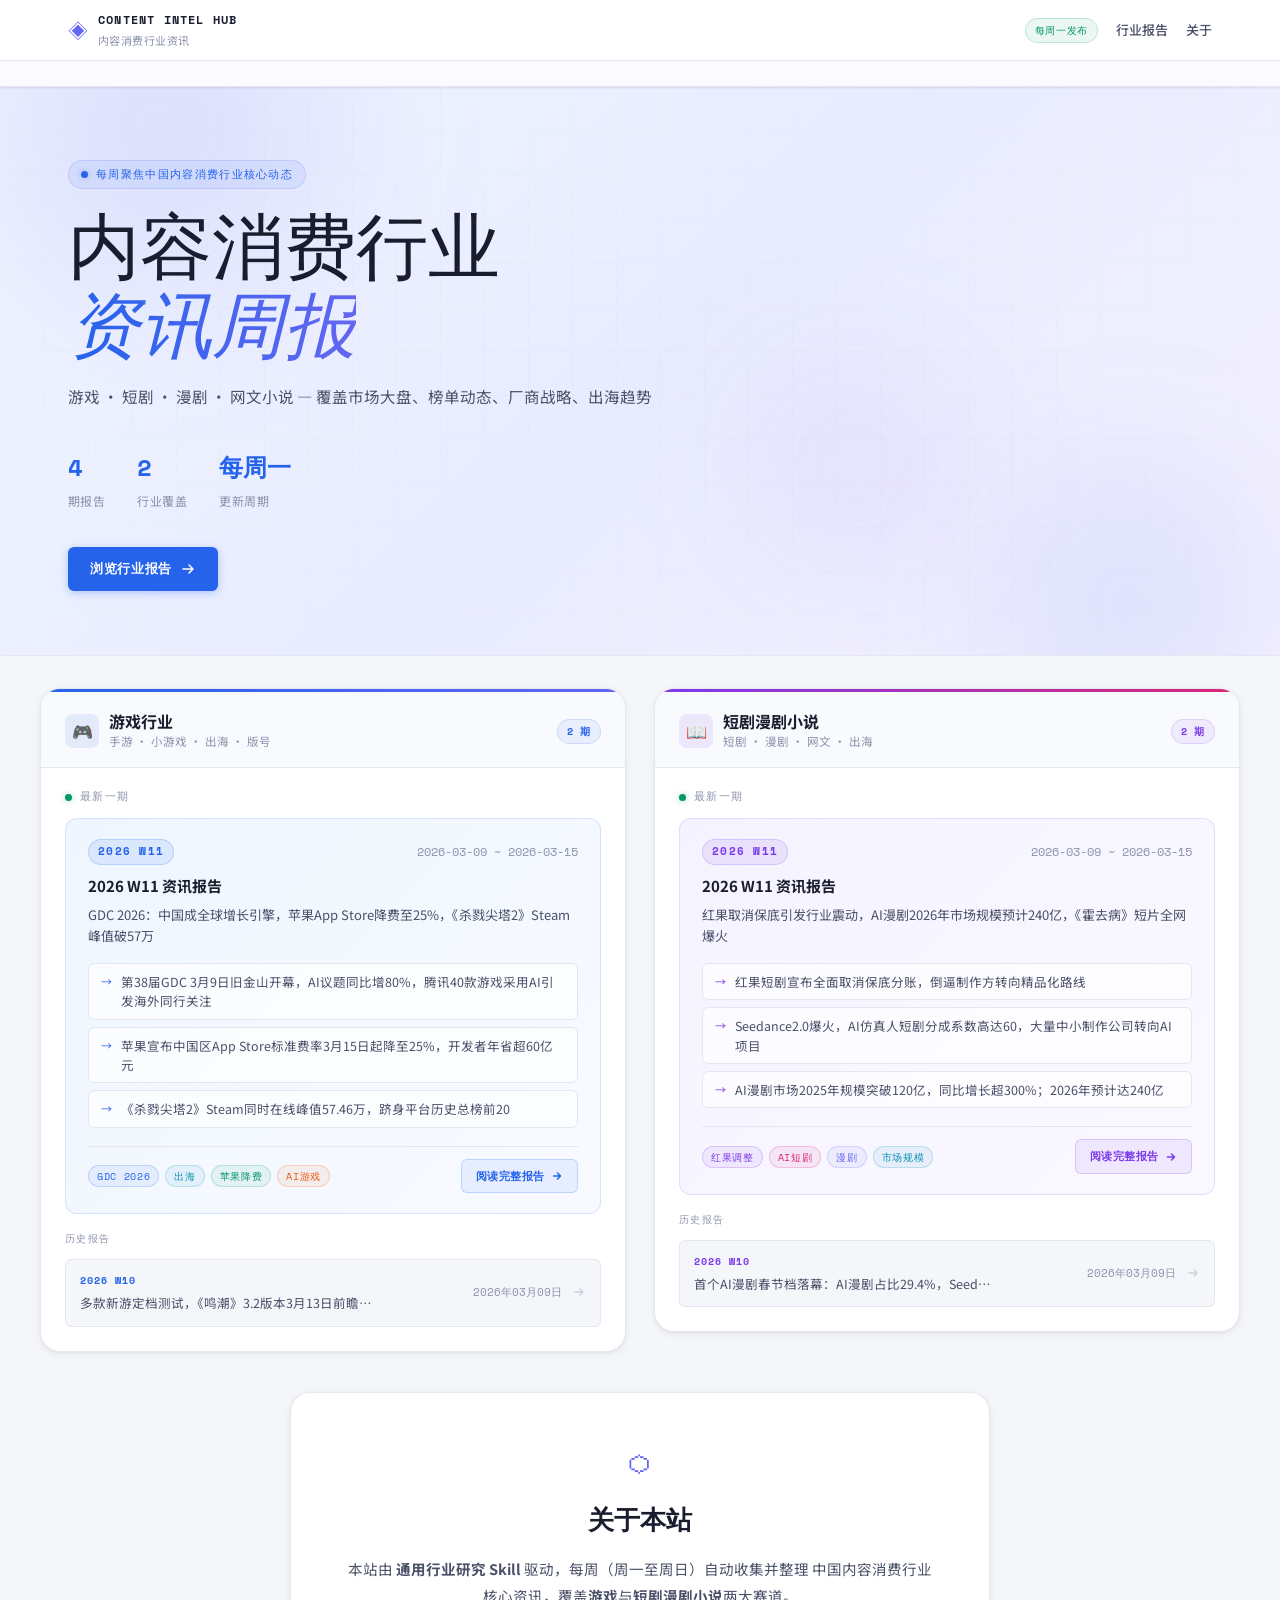
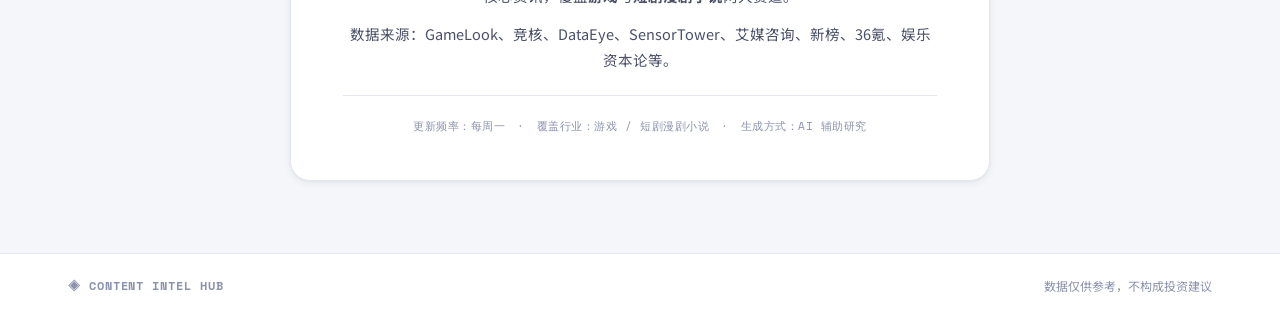
==== index.html @ 81b00356 "Add files via upload" ====
<!DOCTYPE html>
<html lang="zh-CN">
<head>
  <meta charset="UTF-8">
  <meta name="viewport" content="width=device-width, initial-scale=1.0">
  <title>内容消费行业资讯 | Content Intel Hub</title>
  <link rel="stylesheet" href="styles.css">
  <link rel="preconnect" href="https://fonts.googleapis.com">
  <link rel="preconnect" href="https://fonts.gstatic.com" crossorigin>
  <link href="https://fonts.googleapis.com/css2?family=Space+Mono:wght@400;700&family=Noto+Sans+SC:wght@300;400;500;700;900&family=DM+Serif+Display:ital@0;1&display=swap" rel="stylesheet">
</head>
<body class="index-page">

  <!-- ── HEADER ─────────────────────────────────────────────── -->
  <header class="site-header">
    <div class="header-inner container">
      <div class="logo-lockup">
        <span class="logo-icon">◈</span>
        <div class="logo-text">
          <span class="logo-en">CONTENT INTEL HUB</span>
          <span class="logo-cn">内容消费行业资讯</span>
        </div>
      </div>
      <nav class="header-nav">
        <span class="nav-badge">每周一发布</span>
        <a href="#industries" class="nav-link">行业报告</a>
        <a href="#about" class="nav-link">关于</a>
      </nav>
    </div>
    <!-- Ticker -->
    <div class="ticker-wrap">
      <div class="ticker-inner" id="ticker"></div>
    </div>
  </header>

  <!-- ── HERO ───────────────────────────────────────────────── -->
  <section class="hero">
    <div class="hero-bg-grid"></div>
    <div class="hero-orb hero-orb--1"></div>
    <div class="hero-orb hero-orb--2"></div>
    <div class="hero-orb hero-orb--3"></div>
    <div class="container hero-content">
      <div class="hero-kicker">
        <span class="dot dot--pulse"></span>
        每周聚焦中国内容消费行业核心动态
      </div>
      <h1 class="hero-title">
        内容消费行业<br>
        <em>资讯周报</em>
      </h1>
      <p class="hero-sub">游戏 · 短剧 · 漫剧 · 网文小说 — 覆盖市场大盘、榜单动态、厂商战略、出海趋势</p>
      <div class="hero-stats" id="hero-stats"></div>
      <a href="#industries" class="hero-cta">
        浏览行业报告
        <svg width="16" height="16" viewBox="0 0 16 16" fill="none">
          <path d="M3 8h10M9 4l4 4-4 4" stroke="currentColor" stroke-width="1.5" stroke-linecap="round" stroke-linejoin="round"/>
        </svg>
      </a>
    </div>
  </section>

  <!-- ── INDUSTRIES ─────────────────────────────────────────── -->
  <section class="industries-container container" id="industries">
    <div class="industries-grid">

      <!-- ── 游戏行业 Panel ── -->
      <div class="industry-panel" data-industry="game">
        <div class="panel-accent-bar"></div>
        <div class="panel-header">
          <div class="panel-title-group">
            <div class="panel-industry-icon">🎮</div>
            <div>
              <div class="panel-title">游戏行业</div>
              <div class="panel-subtitle">手游 · 小游戏 · 出海 · 版号</div>
            </div>
          </div>
          <span class="panel-count-badge" id="game-count-badge">-- 期</span>
        </div>

        <!-- 最新一期 -->
        <div class="panel-latest">
          <div class="section-eyebrow" style="margin-bottom:12px">
            <span class="dot dot--live"></span>
            最新一期
          </div>
          <div id="game-latest-card"></div>
        </div>

        <!-- 历史报告列表 -->
        <div class="panel-archive">
          <div class="panel-archive-title">历史报告</div>
          <div class="report-list" id="game-archive-list"></div>
        </div>
      </div>

      <!-- ── 短剧漫剧小说 Panel ── -->
      <div class="industry-panel" data-industry="drama">
        <div class="panel-accent-bar"></div>
        <div class="panel-header">
          <div class="panel-title-group">
            <div class="panel-industry-icon">📖</div>
            <div>
              <div class="panel-title">短剧漫剧小说</div>
              <div class="panel-subtitle">短剧 · 漫剧 · 网文 · 出海</div>
            </div>
          </div>
          <span class="panel-count-badge" id="drama-count-badge">-- 期</span>
        </div>

        <!-- 最新一期 -->
        <div class="panel-latest">
          <div class="section-eyebrow" style="margin-bottom:12px">
            <span class="dot dot--live"></span>
            最新一期
          </div>
          <div id="drama-latest-card"></div>
        </div>

        <!-- 历史报告列表 -->
        <div class="panel-archive">
          <div class="panel-archive-title">历史报告</div>
          <div class="report-list" id="drama-archive-list"></div>
        </div>
      </div>

    </div>
  </section>

  <!-- ── ABOUT ──────────────────────────────────────────────── -->
  <section class="about-section container" id="about">
    <div class="about-card">
      <div class="about-icon">⬡</div>
      <h2 class="about-title">关于本站</h2>
      <p class="about-desc">
        本站由 <strong>通用行业研究 Skill</strong> 驱动，每周（周一至周日）自动收集并整理
        中国内容消费行业核心资讯，覆盖<strong>游戏</strong>与<strong>短剧漫剧小说</strong>两大赛道。
      </p>
      <p class="about-desc">
        数据来源：GameLook、竞核、DataEye、SensorTower、艾媒咨询、新榜、36氪、娱乐资本论等。
      </p>
      <div class="about-meta">
        <span>更新频率：每周一</span>
        <span>·</span>
        <span>覆盖行业：游戏 / 短剧漫剧小说</span>
        <span>·</span>
        <span>生成方式：AI 辅助研究</span>
      </div>
    </div>
  </section>

  <!-- ── FOOTER ─────────────────────────────────────────────── -->
  <footer class="site-footer">
    <div class="container footer-inner">
      <span class="footer-logo">◈ CONTENT INTEL HUB</span>
      <span class="footer-copy">数据仅供参考，不构成投资建议</span>
    </div>
  </footer>

  <script src="data.js"></script>
  <script src="app.js"></script>
</body>
</html>
---- styles.css ----
/* ═══════════════════════════════════════════════════════════════
   CONTENT INTEL HUB — Global Stylesheet  (Light Theme)
   Aesthetic: Clean editorial light — crisp white surfaces, vivid
   accent ink, fine hairlines, generous whitespace.
   Inspired by high-end editorial & modern IDE light themes.
   ═══════════════════════════════════════════════════════════════ */

/* ── TOKENS ─────────────────────────────────────────────────── */
:root {
  /* Surface */
  --bg:            #f5f6fa;
  --bg-2:          #eef0f7;
  --bg-card:       #ffffff;
  --bg-card-2:     #f9fafd;
  --bg-header:     rgba(255,255,255,0.92);

  /* Borders */
  --border:        #e4e7f0;
  --border-2:      #cdd1e0;

  /* Text */
  --text-primary:  #1a1d2e;
  --text-secondary:#4a5068;
  --text-muted:    #8b92ac;

  /* Accent palette — vivid but controlled */
  --accent-blue:   #2563eb;
  --accent-indigo: #6366f1;
  --accent-teal:   #0891b2;
  --accent-green:  #059669;
  --accent-orange: #ea580c;
  --accent-red:    #dc2626;
  --accent-violet: #7c3aed;
  --accent-pink:   #db2777;

  /* Industry colors */
  --industry-game:   #2563eb;   /* electric blue  */
  --industry-drama:  #7c3aed;   /* deep violet    */

  /* Gradients */
  --grad-hero:     linear-gradient(135deg, #f0f4ff 0%, #e8ecff 50%, #f4f0ff 100%);
  --grad-game:     linear-gradient(135deg, #eff6ff 0%, #dbeafe 100%);
  --grad-drama:    linear-gradient(135deg, #f5f3ff 0%, #ede9fe 100%);
  --grad-card:     linear-gradient(145deg, #ffffff 0%, #f8f9fe 100%);
  --grad-accent:   linear-gradient(90deg, var(--accent-blue), var(--accent-indigo));
  --grad-drama-accent: linear-gradient(90deg, var(--accent-violet), var(--accent-pink));

  /* Typography */
  --font-display: 'DM Serif Display', serif;
  --font-mono:    'Space Mono', monospace;
  --font-body:    'Noto Sans SC', sans-serif;

  /* Spacing */
  --container:    1200px;
  --radius-sm:    6px;
  --radius:       12px;
  --radius-lg:    20px;

  /* Shadows */
  --shadow-xs:  0 1px 3px rgba(15,23,42,.06), 0 1px 2px rgba(15,23,42,.04);
  --shadow-sm:  0 2px 8px rgba(15,23,42,.06), 0 1px 3px rgba(15,23,42,.05);
  --shadow-md:  0 4px 16px rgba(15,23,42,.08), 0 2px 6px rgba(15,23,42,.05);
  --shadow-lg:  0 8px 32px rgba(15,23,42,.10), 0 3px 8px rgba(15,23,42,.06);
  --shadow-hover: 0 12px 40px rgba(15,23,42,.12), 0 4px 12px rgba(15,23,42,.07);

  /* Animation */
  --ease-out: cubic-bezier(0.22, 1, 0.36, 1);
}

/* ── RESET ───────────────────────────────────────────────────── */
*, *::before, *::after { box-sizing: border-box; margin: 0; padding: 0; }
html { scroll-behavior: smooth; }
body {
  background-color: var(--bg);
  color: var(--text-primary);
  font-family: var(--font-body);
  font-size: 15px;
  line-height: 1.7;
  -webkit-font-smoothing: antialiased;
  overflow-x: hidden;
}
a { color: inherit; text-decoration: none; }
img { display: block; max-width: 100%; }

/* ── UTILITIES ───────────────────────────────────────────────── */
.container {
  max-width: var(--container);
  margin: 0 auto;
  padding: 0 28px;
}
.dot {
  display: inline-block;
  width: 7px; height: 7px;
  border-radius: 50%;
  background: var(--border-2);
  flex-shrink: 0;
}
.dot--live  { background: var(--accent-green); box-shadow: 0 0 6px rgba(5,150,105,.4); }
.dot--pulse {
  background: var(--accent-blue);
  box-shadow: 0 0 6px rgba(37,99,235,.35);
  animation: pulse 1.8s ease-in-out infinite;
}
@keyframes pulse {
  0%,100% { opacity:1; transform:scale(1); }
  50%      { opacity:.45; transform:scale(.65); }
}

.section-eyebrow {
  display: flex;
  align-items: center;
  gap: 8px;
  font-family: var(--font-mono);
  font-size: 10.5px;
  letter-spacing: .14em;
  text-transform: uppercase;
  color: var(--text-muted);
  margin-bottom: 20px;
}

/* ── HEADER ──────────────────────────────────────────────────── */
.site-header {
  position: sticky;
  top: 0;
  z-index: 100;
  background: var(--bg-header);
  backdrop-filter: blur(18px);
  -webkit-backdrop-filter: blur(18px);
  border-bottom: 1px solid var(--border);
  box-shadow: var(--shadow-xs);
}
.header-inner {
  display: flex;
  align-items: center;
  justify-content: space-between;
  height: 60px;
}
.logo-lockup {
  display: flex;
  align-items: center;
  gap: 10px;
}
.logo-lockup--link:hover .logo-icon { color: var(--accent-blue); }
.logo-icon {
  font-size: 20px;
  color: var(--accent-indigo);
  line-height: 1;
  transition: color .2s;
}
.logo-text {
  display: flex;
  flex-direction: column;
  gap: 1px;
}
.logo-en {
  font-family: var(--font-mono);
  font-size: 12px;
  font-weight: 700;
  letter-spacing: .1em;
  color: var(--text-primary);
}
.logo-cn {
  font-size: 11px;
  color: var(--text-muted);
  letter-spacing: .04em;
}
.header-nav {
  display: flex;
  align-items: center;
  gap: 18px;
}
.nav-badge {
  font-family: var(--font-mono);
  font-size: 10px;
  letter-spacing: .07em;
  color: var(--accent-green);
  background: rgba(5,150,105,.08);
  border: 1px solid rgba(5,150,105,.2);
  padding: 3px 9px;
  border-radius: 20px;
}
.nav-link {
  font-size: 13px;
  color: var(--text-secondary);
  transition: color .2s;
  font-weight: 500;
}
.nav-link:hover { color: var(--text-primary); }
.nav-link--back {
  display: flex;
  align-items: center;
  gap: 5px;
  color: var(--accent-blue);
}
.nav-link--back:hover { color: var(--accent-indigo); }

/* TICKER */
.ticker-wrap {
  overflow: hidden;
  border-top: 1px solid var(--border);
  background: rgba(99,102,241,.03);
  height: 26px;
  display: flex;
  align-items: center;
}
.ticker-inner {
  display: flex;
  gap: 60px;
  white-space: nowrap;
  animation: ticker 50s linear infinite;
  font-family: var(--font-mono);
  font-size: 11px;
  color: var(--accent-indigo);
  opacity: .55;
  padding-left: 100%;
}
@keyframes ticker {
  from { transform: translateX(0); }
  to   { transform: translateX(-50%); }
}
.ticker-item::before {
  content: '◈ ';
  opacity: .4;
}

/* ── HERO ────────────────────────────────────────────────────── */
.hero {
  position: relative;
  padding: 72px 0 64px;
  overflow: hidden;
  background: var(--grad-hero);
  border-bottom: 1px solid var(--border);
}
.hero-bg-grid {
  position: absolute;
  inset: 0;
  background-image:
    linear-gradient(var(--border) 1px, transparent 1px),
    linear-gradient(90deg, var(--border) 1px, transparent 1px);
  background-size: 44px 44px;
  mask-image: radial-gradient(ellipse 80% 80% at 50% 50%, black, transparent);
  opacity: .6;
}
.hero-orb {
  position: absolute;
  border-radius: 50%;
  filter: blur(70px);
  pointer-events: none;
}
.hero-orb--1 {
  width: 480px; height: 480px;
  top: -200px; left: -80px;
  background: radial-gradient(circle, rgba(99,102,241,.18) 0%, transparent 70%);
}
.hero-orb--2 {
  width: 380px; height: 380px;
  bottom: -140px; right: -40px;
  background: radial-gradient(circle, rgba(37,99,235,.14) 0%, transparent 70%);
}
.hero-orb--3 {
  width: 300px; height: 300px;
  top: 40%; left: 55%;
  background: radial-gradient(circle, rgba(124,58,237,.1) 0%, transparent 70%);
}
.hero-content { position: relative; z-index: 1; }
.hero-kicker {
  display: inline-flex;
  align-items: center;
  gap: 8px;
  font-family: var(--font-mono);
  font-size: 11px;
  letter-spacing: .12em;
  text-transform: uppercase;
  color: var(--accent-blue);
  margin-bottom: 18px;
  background: rgba(37,99,235,.07);
  border: 1px solid rgba(37,99,235,.15);
  padding: 4px 12px;
  border-radius: 20px;
}
.hero-title {
  font-family: var(--font-display);
  font-size: clamp(40px, 6vw, 72px);
  line-height: 1.1;
  font-weight: 400;
  color: var(--text-primary);
  margin-bottom: 18px;
}
.hero-title em {
  font-style: italic;
  background: var(--grad-accent);
  -webkit-background-clip: text;
  -webkit-text-fill-color: transparent;
  background-clip: text;
}
.hero-sub {
  font-size: 15.5px;
  color: var(--text-secondary);
  max-width: 700px;
  margin-bottom: 36px;
  line-height: 1.8;
  white-space: nowrap;
}
.hero-stats {
  display: flex;
  gap: 32px;
  margin-bottom: 36px;
  flex-wrap: wrap;
}
.hero-stat {
  display: flex;
  flex-direction: column;
  gap: 3px;
}
.hero-stat-value {
  font-family: var(--font-mono);
  font-size: 24px;
  font-weight: 700;
  color: var(--accent-blue);
}
.hero-stat-label {
  font-size: 12px;
  color: var(--text-muted);
  letter-spacing: .04em;
}
.hero-cta {
  display: inline-flex;
  align-items: center;
  gap: 8px;
  background: var(--accent-blue);
  color: #fff;
  font-family: var(--font-mono);
  font-size: 12.5px;
  font-weight: 700;
  letter-spacing: .05em;
  padding: 11px 22px;
  border-radius: var(--radius-sm);
  transition: all .2s var(--ease-out);
  box-shadow: 0 2px 8px rgba(37,99,235,.3);
}
.hero-cta:hover {
  background: #1d4ed8;
  transform: translateY(-2px);
  box-shadow: 0 6px 20px rgba(37,99,235,.35);
}

/* ── INDUSTRY TABS ───────────────────────────────────────────── */
.industry-tabs {
  display: flex;
  align-items: center;
  gap: 4px;
  padding: 40px 0 0;
}
.industry-tab {
  display: flex;
  align-items: center;
  gap: 8px;
  font-size: 14px;
  font-weight: 600;
  color: var(--text-muted);
  padding: 8px 20px;
  border-radius: var(--radius-sm);
  cursor: pointer;
  border: none;
  background: transparent;
  transition: all .2s;
}
.industry-tab .tab-dot {
  width: 8px; height: 8px;
  border-radius: 50%;
}
.industry-tab:hover { color: var(--text-primary); background: var(--bg-card); }
.industry-tab.active[data-industry="game"] {
  color: var(--industry-game);
  background: rgba(37,99,235,.07);
}
.industry-tab.active[data-industry="drama"] {
  color: var(--industry-drama);
  background: rgba(124,58,237,.07);
}

/* ── INDUSTRY SECTIONS ───────────────────────────────────────── */
.industries-container {
  padding: 32px 0 0;
}

/* Two-column side-by-side on wide screens */
.industries-grid {
  display: grid;
  grid-template-columns: 1fr 1fr;
  gap: 28px;
  align-items: start;
}

.industry-panel {
  background: var(--bg-card);
  border: 1px solid var(--border);
  border-radius: var(--radius-lg);
  overflow: hidden;
  box-shadow: var(--shadow-sm);
  transition: box-shadow .25s;
}
.industry-panel:hover { box-shadow: var(--shadow-md); }

/* colored top accent bar */
.industry-panel[data-industry="game"] .panel-accent-bar {
  background: var(--grad-accent);
}
.industry-panel[data-industry="drama"] .panel-accent-bar {
  background: var(--grad-drama-accent);
}
.panel-accent-bar {
  height: 3px;
  width: 100%;
}

.panel-header {
  display: flex;
  align-items: center;
  justify-content: space-between;
  padding: 20px 24px 16px;
  border-bottom: 1px solid var(--border);
  background: var(--bg-card-2);
}
.panel-title-group {
  display: flex;
  align-items: center;
  gap: 10px;
}
.panel-industry-icon {
  width: 34px; height: 34px;
  border-radius: 8px;
  display: flex;
  align-items: center;
  justify-content: center;
  font-size: 17px;
}
.industry-panel[data-industry="game"] .panel-industry-icon {
  background: rgba(37,99,235,.1);
  color: var(--industry-game);
}
.industry-panel[data-industry="drama"] .panel-industry-icon {
  background: rgba(124,58,237,.1);
  color: var(--industry-drama);
}
.panel-title {
  font-size: 16px;
  font-weight: 700;
  color: var(--text-primary);
  line-height: 1.2;
}
.panel-subtitle {
  font-size: 11.5px;
  color: var(--text-muted);
  margin-top: 1px;
}
.panel-count-badge {
  font-family: var(--font-mono);
  font-size: 10px;
  letter-spacing: .06em;
  padding: 3px 9px;
  border-radius: 20px;
  font-weight: 700;
}
.industry-panel[data-industry="game"] .panel-count-badge {
  color: var(--industry-game);
  background: rgba(37,99,235,.08);
  border: 1px solid rgba(37,99,235,.15);
}
.industry-panel[data-industry="drama"] .panel-count-badge {
  color: var(--industry-drama);
  background: rgba(124,58,237,.08);
  border: 1px solid rgba(124,58,237,.15);
}

/* ── LATEST CARD (inside panel) ──────────────────────────────── */
.panel-latest {
  padding: 20px 24px 0;
}
.latest-card {
  background: var(--bg-card-2);
  border: 1px solid var(--border);
  border-radius: var(--radius);
  padding: 20px 22px;
  transition: box-shadow .2s, border-color .2s;
}
.latest-card:hover {
  box-shadow: var(--shadow-sm);
}
.industry-panel[data-industry="game"] .latest-card {
  background: linear-gradient(135deg, #eff6ff 0%, #f8faff 100%);
  border-color: rgba(37,99,235,.15);
}
.industry-panel[data-industry="drama"] .latest-card {
  background: linear-gradient(135deg, #f5f3ff 0%, #faf8ff 100%);
  border-color: rgba(124,58,237,.15);
}
.latest-card-header {
  display: flex;
  align-items: center;
  justify-content: space-between;
  gap: 10px;
  margin-bottom: 10px;
  flex-wrap: wrap;
}
.latest-week {
  font-family: var(--font-mono);
  font-size: 10.5px;
  letter-spacing: .12em;
  text-transform: uppercase;
  padding: 3px 9px;
  border-radius: 20px;
  font-weight: 700;
}
.industry-panel[data-industry="game"] .latest-week {
  color: var(--industry-game);
  background: rgba(37,99,235,.1);
  border: 1px solid rgba(37,99,235,.18);
}
.industry-panel[data-industry="drama"] .latest-week {
  color: var(--industry-drama);
  background: rgba(124,58,237,.1);
  border: 1px solid rgba(124,58,237,.18);
}
.latest-period {
  font-size: 12px;
  color: var(--text-muted);
  font-family: var(--font-mono);
}
.latest-title {
  font-size: 15px;
  font-weight: 700;
  color: var(--text-primary);
  margin-bottom: 8px;
  line-height: 1.4;
}
.latest-summary {
  font-size: 13px;
  color: var(--text-secondary);
  margin-bottom: 16px;
  line-height: 1.65;
}
.highlights-inline {
  list-style: none;
  display: flex;
  flex-direction: column;
  gap: 7px;
  margin-bottom: 18px;
}
.highlights-inline li {
  display: flex;
  gap: 9px;
  align-items: flex-start;
  font-size: 12.5px;
  color: var(--text-secondary);
  background: rgba(255,255,255,.7);
  border: 1px solid var(--border);
  border-radius: var(--radius-sm);
  padding: 8px 12px;
  line-height: 1.55;
}
.highlights-inline li::before {
  content: '→';
  flex-shrink: 0;
  margin-top: 1px;
  font-size: 11px;
}
.industry-panel[data-industry="game"] .highlights-inline li::before   { color: var(--industry-game); }
.industry-panel[data-industry="drama"] .highlights-inline li::before  { color: var(--industry-drama); }

.latest-footer {
  display: flex;
  align-items: center;
  justify-content: space-between;
  gap: 10px;
  flex-wrap: wrap;
  padding-top: 12px;
  border-top: 1px solid var(--border);
}
.latest-tags {
  display: flex;
  gap: 6px;
  flex-wrap: wrap;
}

/* Tags */
.tag {
  font-family: var(--font-mono);
  font-size: 9.5px;
  letter-spacing: .07em;
  text-transform: uppercase;
  padding: 2px 8px;
  border-radius: 20px;
  color: var(--text-secondary);
  background: var(--bg-2);
  border: 1px solid var(--border);
}
.tag--blue   { color: var(--accent-blue);   background: rgba(37,99,235,.07);   border-color: rgba(37,99,235,.2); }
.tag--indigo { color: var(--accent-indigo); background: rgba(99,102,241,.07);  border-color: rgba(99,102,241,.2); }
.tag--teal   { color: var(--accent-teal);   background: rgba(8,145,178,.07);   border-color: rgba(8,145,178,.2); }
.tag--green  { color: var(--accent-green);  background: rgba(5,150,105,.07);   border-color: rgba(5,150,105,.2); }
.tag--orange { color: var(--accent-orange); background: rgba(234,88,12,.07);   border-color: rgba(234,88,12,.2); }
.tag--violet { color: var(--accent-violet); background: rgba(124,58,237,.07);  border-color: rgba(124,58,237,.2); }
.tag--pink   { color: var(--accent-pink);   background: rgba(219,39,119,.07);  border-color: rgba(219,39,119,.2); }

.btn-read {
  display: inline-flex;
  align-items: center;
  gap: 6px;
  font-family: var(--font-mono);
  font-size: 11px;
  font-weight: 700;
  letter-spacing: .05em;
  padding: 7px 14px;
  border-radius: var(--radius-sm);
  transition: all .2s var(--ease-out);
  white-space: nowrap;
  border: 1px solid transparent;
}
.industry-panel[data-industry="game"] .btn-read {
  color: var(--industry-game);
  background: rgba(37,99,235,.08);
  border-color: rgba(37,99,235,.2);
}
.industry-panel[data-industry="game"] .btn-read:hover {
  background: var(--industry-game);
  color: #fff;
  box-shadow: 0 3px 10px rgba(37,99,235,.25);
}
.industry-panel[data-industry="drama"] .btn-read {
  color: var(--industry-drama);
  background: rgba(124,58,237,.08);
  border-color: rgba(124,58,237,.2);
}
.industry-panel[data-industry="drama"] .btn-read:hover {
  background: var(--industry-drama);
  color: #fff;
  box-shadow: 0 3px 10px rgba(124,58,237,.25);
}

/* ── ARCHIVE LIST (inside panel) ─────────────────────────────── */
.panel-archive {
  padding: 16px 24px 24px;
}
.panel-archive-title {
  font-family: var(--font-mono);
  font-size: 10px;
  letter-spacing: .13em;
  text-transform: uppercase;
  color: var(--text-muted);
  margin-bottom: 12px;
}
.report-list {
  display: flex;
  flex-direction: column;
  gap: 8px;
}
.report-list-item {
  display: flex;
  align-items: center;
  justify-content: space-between;
  gap: 12px;
  padding: 12px 14px;
  background: var(--bg);
  border: 1px solid var(--border);
  border-radius: var(--radius-sm);
  cursor: pointer;
  transition: all .2s;
  text-decoration: none;
  color: inherit;
}
.report-list-item:hover {
  background: var(--bg-card);
  border-color: var(--border-2);
  box-shadow: var(--shadow-xs);
  transform: translateX(3px);
}
.rli-left {
  display: flex;
  flex-direction: column;
  gap: 3px;
  min-width: 0;
}
.rli-week {
  font-family: var(--font-mono);
  font-size: 10px;
  letter-spacing: .1em;
  text-transform: uppercase;
  font-weight: 700;
}
.industry-panel[data-industry="game"]  .rli-week { color: var(--industry-game); }
.industry-panel[data-industry="drama"] .rli-week { color: var(--industry-drama); }
.rli-summary {
  font-size: 12.5px;
  color: var(--text-secondary);
  white-space: nowrap;
  overflow: hidden;
  text-overflow: ellipsis;
  max-width: 300px;
}
.rli-right {
  display: flex;
  align-items: center;
  gap: 10px;
  flex-shrink: 0;
}
.rli-date {
  font-family: var(--font-mono);
  font-size: 10.5px;
  color: var(--text-muted);
}
.rli-arrow {
  color: var(--border-2);
  transition: color .2s, transform .2s;
}
.report-list-item:hover .rli-arrow {
  color: var(--text-secondary);
  transform: translateX(3px);
}

.panel-view-all {
  display: flex;
  align-items: center;
  justify-content: center;
  margin-top: 12px;
}
.link-view-all {
  font-family: var(--font-mono);
  font-size: 11px;
  font-weight: 700;
  letter-spacing: .06em;
  color: var(--text-muted);
  transition: color .2s;
  display: flex;
  align-items: center;
  gap: 5px;
}
.link-view-all:hover { color: var(--text-secondary); }

/* ── EMPTY STATE ─────────────────────────────────────────────── */
.empty-state {
  text-align: center;
  padding: 32px 16px;
  color: var(--text-muted);
  font-size: 13px;
}
.empty-state-icon { font-size: 28px; margin-bottom: 10px; opacity: .5; }

/* ── ABOUT SECTION ───────────────────────────────────────────── */
.about-section {
  padding: 40px 0 72px;
}
.about-card {
  background: var(--bg-card);
  border: 1px solid var(--border);
  border-radius: var(--radius-lg);
  padding: 44px 52px;
  text-align: center;
  max-width: 700px;
  margin: 0 auto;
  box-shadow: var(--shadow-sm);
}
.about-icon {
  font-size: 28px;
  color: var(--accent-indigo);
  margin-bottom: 14px;
}
.about-title {
  font-family: var(--font-display);
  font-size: 26px;
  margin-bottom: 14px;
  color: var(--text-primary);
}
.about-desc {
  font-size: 14.5px;
  color: var(--text-secondary);
  margin-bottom: 12px;
  line-height: 1.8;
}
.about-meta {
  display: flex;
  align-items: center;
  justify-content: center;
  gap: 12px;
  flex-wrap: wrap;
  font-family: var(--font-mono);
  font-size: 10.5px;
  color: var(--text-muted);
  letter-spacing: .05em;
  margin-top: 22px;
  padding-top: 22px;
  border-top: 1px solid var(--border);
}

/* ── SITE FOOTER ─────────────────────────────────────────────── */
.site-footer {
  border-top: 1px solid var(--border);
  padding: 22px 0;
  background: var(--bg-card);
}
.footer-inner {
  display: flex;
  align-items: center;
  justify-content: space-between;
  gap: 16px;
  flex-wrap: wrap;
}
.footer-logo {
  font-family: var(--font-mono);
  font-size: 11.5px;
  font-weight: 700;
  color: var(--text-muted);
  letter-spacing: .08em;
}
.footer-copy {
  font-size: 12px;
  color: var(--text-muted);
}

/* ═══════════════════════════════════════════════════════════════
   REPORT PAGE
   ═══════════════════════════════════════════════════════════════ */

/* REPORT PAGE INDUSTRY COLOR THEMING */
.report-page[data-industry="game"] {
  --report-accent:  var(--industry-game);
  --report-grad:    var(--grad-accent);
  --report-bg-hero: linear-gradient(135deg, #f0f4ff 0%, #e8ecff 60%, #f4f0ff 100%);
  --report-tag-bg:  rgba(37,99,235,.07);
  --report-tag-border: rgba(37,99,235,.2);
}
.report-page[data-industry="drama"] {
  --report-accent:  var(--industry-drama);
  --report-grad:    var(--grad-drama-accent);
  --report-bg-hero: linear-gradient(135deg, #f5f3ff 0%, #ede9fe 60%, #fdf4ff 100%);
  --report-tag-bg:  rgba(124,58,237,.07);
  --report-tag-border: rgba(124,58,237,.2);
}
.report-page {
  --report-accent: var(--industry-game);
  --report-grad: var(--grad-accent);
  --report-bg-hero: var(--grad-hero);
  --report-tag-bg: rgba(37,99,235,.07);
  --report-tag-border: rgba(37,99,235,.2);
}

/* REPORT HERO */
.report-hero {
  position: relative;
  padding: 56px 0 48px;
  overflow: hidden;
  background: var(--report-bg-hero);
  border-bottom: 1px solid var(--border);
}
.report-hero-content { position: relative; z-index: 1; }
.report-week-badge {
  display: inline-block;
  font-family: var(--font-mono);
  font-size: 10.5px;
  letter-spacing: .14em;
  text-transform: uppercase;
  color: var(--report-accent);
  background: var(--report-tag-bg);
  border: 1px solid var(--report-tag-border);
  padding: 3px 12px;
  border-radius: 20px;
  margin-bottom: 14px;
}
.report-title {
  font-family: var(--font-display);
  font-size: clamp(26px, 4vw, 44px);
  line-height: 1.2;
  font-weight: 400;
  max-width: 760px;
  margin-bottom: 18px;
  color: var(--text-primary);
}
.report-meta-row {
  display: flex;
  align-items: center;
  gap: 20px;
  flex-wrap: wrap;
  margin-bottom: 14px;
}
.report-meta-item {
  display: flex;
  align-items: center;
  gap: 5px;
  font-family: var(--font-mono);
  font-size: 11.5px;
  color: var(--text-muted);
}
.report-tags {
  display: flex;
  gap: 7px;
  flex-wrap: wrap;
}

/* HIGHLIGHTS SECTION */
.highlights-section {
  padding: 44px 0 0;
}
.highlights-list {
  list-style: none;
  display: grid;
  grid-template-columns: repeat(auto-fill, minmax(300px, 1fr));
  gap: 10px;
}
.highlights-list { counter-reset: highlights; }
.highlights-list li {
  display: flex;
  gap: 11px;
  align-items: flex-start;
  background: var(--bg-card);
  border: 1px solid var(--border);
  border-radius: var(--radius);
  padding: 13px 16px;
  font-size: 13.5px;
  color: var(--text-secondary);
  line-height: 1.65;
  counter-increment: highlights;
  box-shadow: var(--shadow-xs);
  border-left: 3px solid var(--report-accent);
}
.highlights-list li::before {
  content: counter(highlights, decimal-leading-zero);
  font-family: var(--font-mono);
  font-size: 12px;
  font-weight: 700;
  color: var(--report-accent);
  flex-shrink: 0;
  min-width: 22px;
}

/* REPORT BODY */
.report-body-wrap {
  padding: 44px 0 20px;
  background: var(--bg);
}
.report-layout {
  display: grid;
  grid-template-columns: 210px 1fr;
  gap: 44px;
  align-items: start;
}

/* TOC SIDEBAR */
.toc-sidebar {
  position: sticky;
  top: 80px;
  max-height: calc(100vh - 100px);
  overflow-y: auto;
  background: var(--bg-card);
  border: 1px solid var(--border);
  border-radius: var(--radius);
  padding: 18px;
  box-shadow: var(--shadow-xs);
}
.toc-title {
  font-family: var(--font-mono);
  font-size: 10px;
  letter-spacing: .14em;
  text-transform: uppercase;
  color: var(--text-muted);
  margin-bottom: 10px;
  padding-bottom: 8px;
  border-bottom: 1px solid var(--border);
}
.toc-nav {
  display: flex;
  flex-direction: column;
  gap: 1px;
}
.toc-link {
  font-size: 12.5px;
  color: var(--text-muted);
  padding: 5px 8px;
  border-radius: var(--radius-sm);
  border-left: 2px solid transparent;
  transition: all .2s;
  line-height: 1.4;
}
.toc-link:hover { color: var(--text-secondary); background: var(--bg); }
.toc-link.active {
  color: var(--report-accent);
  border-left-color: var(--report-accent);
  background: var(--report-tag-bg);
}
.toc-link--h3 { padding-left: 18px; font-size: 12px; }

/* MARKDOWN BODY */
.markdown-body {
  min-width: 0;
  font-size: 15px;
  line-height: 1.8;
  color: var(--text-secondary);
}
.markdown-body h1 {
  font-family: var(--font-display);
  font-size: clamp(22px, 3vw, 34px);
  font-weight: 400;
  color: var(--text-primary);
  margin-bottom: 8px;
  line-height: 1.25;
}
.markdown-body h2 {
  font-size: 20px;
  font-weight: 700;
  color: var(--text-primary);
  margin-top: 48px;
  margin-bottom: 18px;
  padding-bottom: 10px;
  border-bottom: 1px solid var(--border);
  position: relative;
}
.markdown-body h2::before {
  content: '';
  position: absolute;
  bottom: -1px; left: 0;
  width: 36px; height: 2px;
  background: var(--report-grad);
}
.markdown-body h3 {
  font-size: 16px;
  font-weight: 700;
  color: var(--text-primary);
  margin-top: 30px;
  margin-bottom: 12px;
}
.markdown-body h4 {
  font-size: 14px;
  font-weight: 700;
  color: var(--text-secondary);
  margin-top: 22px;
  margin-bottom: 9px;
}
.markdown-body p { margin-bottom: 15px; }
.markdown-body strong { color: var(--text-primary); font-weight: 700; }
.markdown-body em { color: var(--report-accent); font-style: normal; }
.markdown-body a { color: var(--report-accent); text-decoration: underline; text-underline-offset: 3px; }
.markdown-body a:hover { opacity: .8; }
.markdown-body blockquote {
  border-left: 3px solid var(--report-accent);
  background: var(--report-tag-bg);
  padding: 10px 18px;
  margin: 18px 0;
  border-radius: 0 var(--radius-sm) var(--radius-sm) 0;
  color: var(--text-muted);
  font-size: 13px;
}
.markdown-body blockquote p { margin: 0; }
.markdown-body table {
  width: 100%;
  border-collapse: collapse;
  margin: 22px 0;
  font-size: 13.5px;
  overflow: hidden;
  border-radius: var(--radius-sm);
  border: 1px solid var(--border);
  box-shadow: var(--shadow-xs);
}
.markdown-body th {
  background: var(--bg-2);
  color: var(--text-primary);
  font-family: var(--font-mono);
  font-size: 11.5px;
  letter-spacing: .04em;
  padding: 10px 14px;
  text-align: left;
  border-bottom: 1px solid var(--border-2);
  font-weight: 700;
}
.markdown-body td {
  padding: 9px 14px;
  border-bottom: 1px solid var(--border);
  color: var(--text-secondary);
}
.markdown-body tr:last-child td { border-bottom: none; }
.markdown-body tr:hover td { background: var(--bg-2); }
.markdown-body ul,
.markdown-body ol {
  padding-left: 22px;
  margin-bottom: 15px;
}
.markdown-body li { margin-bottom: 5px; }
.markdown-body hr {
  border: none;
  border-top: 1px solid var(--border);
  margin: 36px 0;
}
.markdown-body code {
  font-family: var(--font-mono);
  font-size: 13px;
  background: var(--bg-2);
  border: 1px solid var(--border);
  border-radius: 4px;
  padding: 1px 5px;
  color: var(--accent-orange);
}
.markdown-body pre {
  background: var(--bg-2);
  border: 1px solid var(--border);
  border-radius: var(--radius-sm);
  padding: 18px;
  overflow-x: auto;
  margin: 18px 0;
}
.markdown-body pre code {
  background: none;
  border: none;
  padding: 0;
  color: var(--text-secondary);
}

/* KEY TAKEAWAY BOX */
.key-takeaway {
  margin: 0 0 48px 0;
  background: var(--report-tag-bg);
  border: 1.5px solid var(--report-accent);
  border-radius: var(--radius-lg);
  overflow: hidden;
}
.key-takeaway-header {
  display: flex;
  align-items: center;
  gap: 10px;
  padding: 14px 24px;
  background: var(--report-grad);
  color: #fff;
}
.key-takeaway-icon {
  font-size: 18px;
  line-height: 1;
}
.key-takeaway-label {
  font-family: var(--font-mono);
  font-size: 11.5px;
  letter-spacing: .1em;
  font-weight: 700;
  text-transform: uppercase;
  opacity: .95;
}
.key-takeaway-body {
  padding: 22px 24px 20px;
}
.key-takeaway-body h2 {
  display: none; /* title already shown in header */
}
.key-takeaway-body p,
.key-takeaway-body li {
  color: var(--text-secondary);
  font-size: 14.5px;
  line-height: 1.85;
}
.key-takeaway-body strong {
  color: var(--text-primary);
  font-weight: 700;
}
.key-takeaway-body ul,
.key-takeaway-body ol {
  padding-left: 20px;
  margin-bottom: 10px;
}
.key-takeaway-body li { margin-bottom: 6px; }
.key-takeaway-body p { margin-bottom: 12px; }
.key-takeaway-body p:last-child { margin-bottom: 0; }

/* REPORT FOOTER NAV */
.report-footer-nav {
  padding: 28px 0 44px;
  display: flex;
  align-items: center;
  justify-content: space-between;
  gap: 16px;
  flex-wrap: wrap;
  border-top: 1px solid var(--border);
  margin-top: 36px;
}
.nav-btn {
  display: inline-flex;
  align-items: center;
  gap: 7px;
  font-family: var(--font-mono);
  font-size: 11.5px;
  letter-spacing: .05em;
  color: var(--text-secondary);
  background: var(--bg-card);
  border: 1px solid var(--border);
  padding: 8px 16px;
  border-radius: var(--radius-sm);
  transition: all .2s;
  box-shadow: var(--shadow-xs);
}
.nav-btn:hover {
  color: var(--text-primary);
  border-color: var(--border-2);
  box-shadow: var(--shadow-sm);
}
.nav-btn--back {
  color: var(--report-accent);
  border-color: var(--report-tag-border);
  background: var(--report-tag-bg);
}
.nav-btn--back:hover {
  background: var(--report-accent);
  color: #fff;
  border-color: transparent;
}

/* ── ANIMATIONS ─────────────────────────────────────────────── */
@keyframes fadeInUp {
  from { opacity: 0; transform: translateY(16px); }
  to   { opacity: 1; transform: translateY(0); }
}
.animate-in {
  animation: fadeInUp .55s var(--ease-out) both;
}
.animate-in--delay-1 { animation-delay: .08s; }
.animate-in--delay-2 { animation-delay: .16s; }
.animate-in--delay-3 { animation-delay: .24s; }

/* ── RESPONSIVE ─────────────────────────────────────────────── */
@media (max-width: 960px) {
  .industries-grid {
    grid-template-columns: 1fr;
  }
}
@media (max-width: 900px) {
  .report-layout {
    grid-template-columns: 1fr;
  }
  .toc-sidebar {
    position: static;
    max-height: none;
    margin-bottom: 28px;
  }
}
@media (max-width: 640px) {
  .hero { padding: 48px 0 44px; }
  .about-card { padding: 28px 20px; }
  .header-nav .nav-badge { display: none; }
  .hero-stats { gap: 18px; }
  .hero-stat-value { font-size: 20px; }
  .logo-cn { display: none; }
  .panel-header { padding: 16px 18px 12px; }
  .panel-latest, .panel-archive { padding-left: 18px; padding-right: 18px; }
}
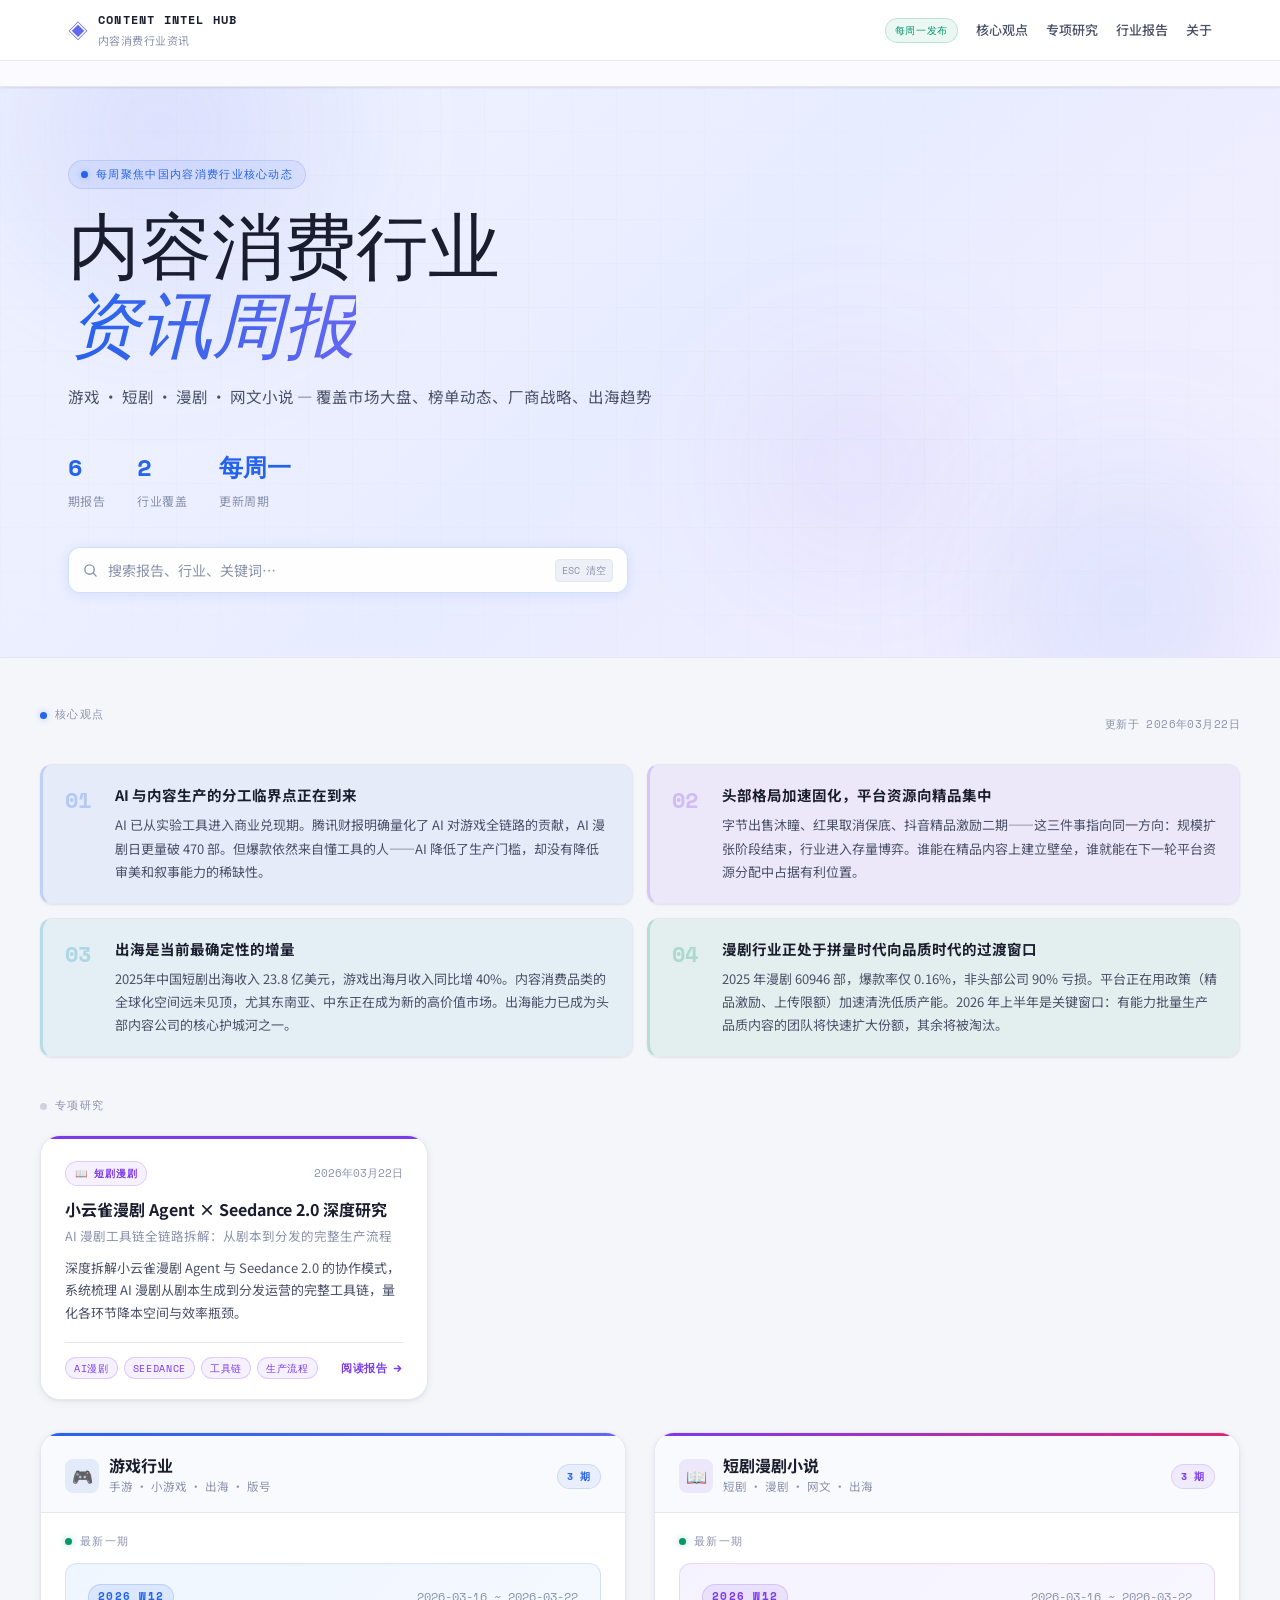
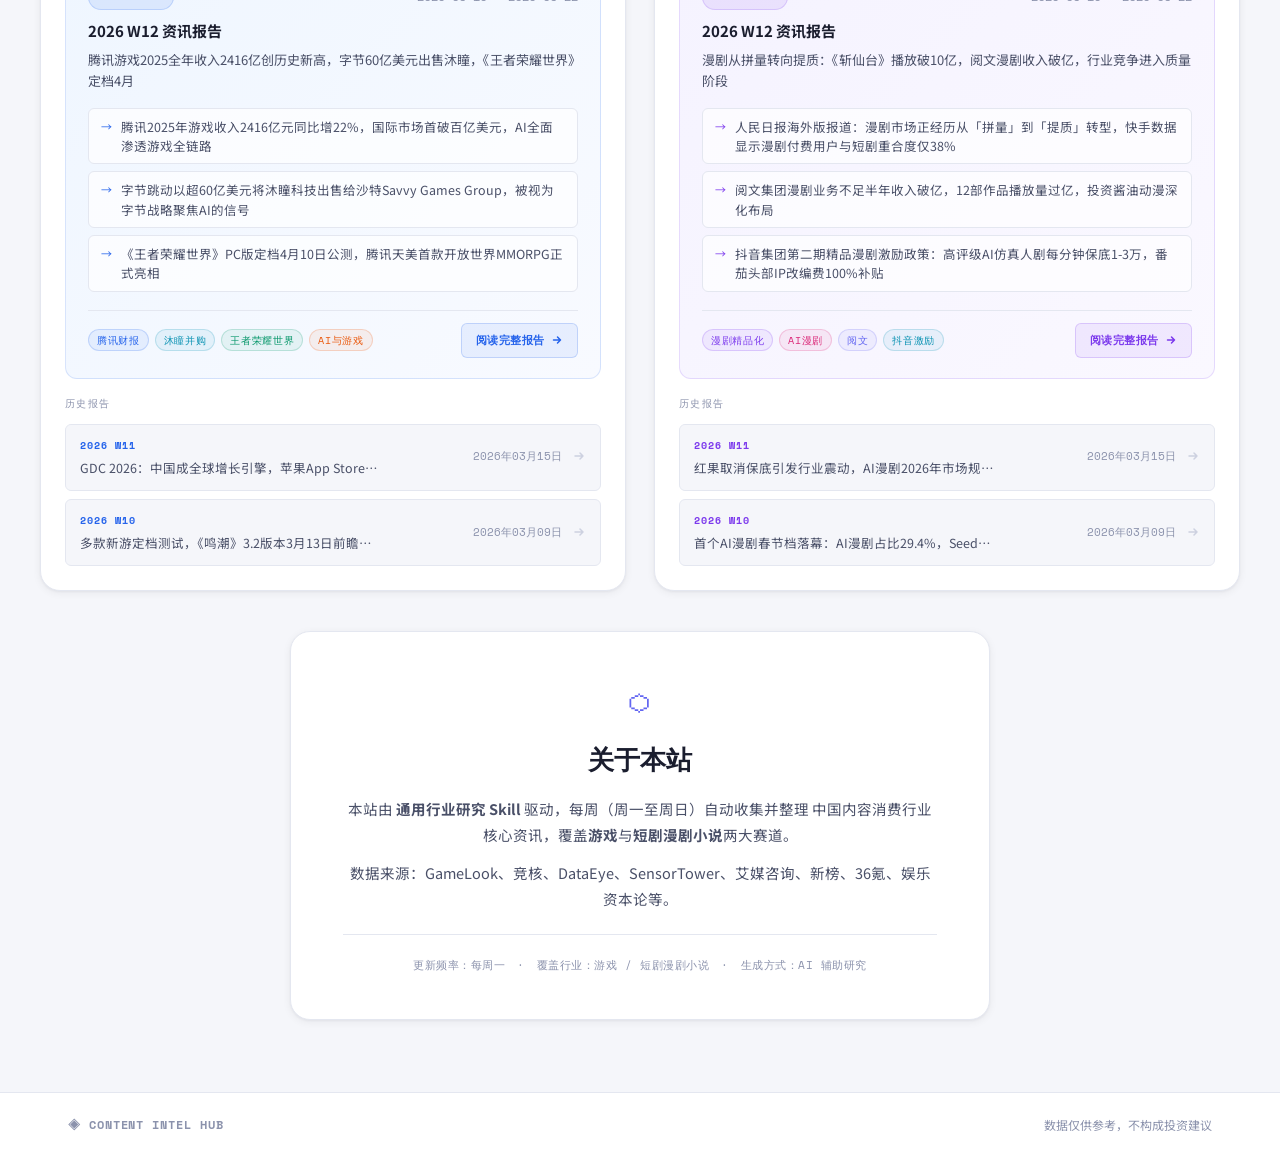
==== commit 651ebfca: "Add files via upload" ====
--- a/index.html
+++ b/index.html
@@ -23,6 +23,8 @@
       </div>
       <nav class="header-nav">
         <span class="nav-badge">每周一发布</span>
+        <a href="#insights" class="nav-link">核心观点</a>
+        <a href="#special" class="nav-link">专项研究</a>
         <a href="#industries" class="nav-link">行业报告</a>
         <a href="#about" class="nav-link">关于</a>
       </nav>
@@ -50,13 +52,42 @@
       </h1>
       <p class="hero-sub">游戏 · 短剧 · 漫剧 · 网文小说 — 覆盖市场大盘、榜单动态、厂商战略、出海趋势</p>
       <div class="hero-stats" id="hero-stats"></div>
-      <a href="#industries" class="hero-cta">
-        浏览行业报告
-        <svg width="16" height="16" viewBox="0 0 16 16" fill="none">
-          <path d="M3 8h10M9 4l4 4-4 4" stroke="currentColor" stroke-width="1.5" stroke-linecap="round" stroke-linejoin="round"/>
-        </svg>
-      </a>
+      <!-- Search Bar -->
+      <div class="search-wrap">
+        <div class="search-box">
+          <svg class="search-icon" width="15" height="15" viewBox="0 0 16 16" fill="none">
+            <circle cx="7" cy="7" r="5" stroke="currentColor" stroke-width="1.5"/>
+            <path d="M11 11l3 3" stroke="currentColor" stroke-width="1.5" stroke-linecap="round"/>
+          </svg>
+          <input type="text" id="search-input" class="search-input" placeholder="搜索报告、行业、关键词…" autocomplete="off">
+          <kbd class="search-hint">ESC 清空</kbd>
+        </div>
+        <div class="search-results" id="search-results" hidden></div>
+      </div>
     </div>
+  </section>
+
+  <!-- ── CORE INSIGHTS ─────────────────────────────────────── -->
+  <section class="insights-section container" id="insights">
+    <div class="insights-header">
+      <div class="section-eyebrow">
+        <span class="dot dot--pulse"></span>
+        核心观点
+      </div>
+      <span class="insights-updated" id="insights-updated"></span>
+    </div>
+    <div class="insights-grid" id="insights-grid"></div>
+  </section>
+
+  <!-- ── SPECIAL REPORTS ───────────────────────────────────── -->
+  <section class="special-section container" id="special">
+    <div class="special-header">
+      <div class="section-eyebrow">
+        <span class="dot"></span>
+        专项研究
+      </div>
+    </div>
+    <div class="special-grid" id="special-grid"></div>
   </section>
 
   <!-- ── INDUSTRIES ─────────────────────────────────────────── -->
--- a/styles.css
+++ b/styles.css
@@ -1207,6 +1207,299 @@
   border-color: transparent;
 }
 
+/* ── SEARCH ──────────────────────────────────────────────────── */
+.search-wrap {
+  position: relative;
+  max-width: 560px;
+  margin-top: 28px;
+}
+.search-box {
+  display: flex;
+  align-items: center;
+  gap: 10px;
+  background: rgba(255,255,255,.92);
+  border: 1.5px solid rgba(37,99,235,.2);
+  border-radius: var(--radius);
+  padding: 0 14px;
+  box-shadow: 0 2px 12px rgba(37,99,235,.1);
+  transition: border-color .2s, box-shadow .2s;
+}
+.search-box:focus-within {
+  border-color: var(--accent-blue);
+  box-shadow: 0 2px 20px rgba(37,99,235,.18), 0 0 0 3px rgba(37,99,235,.08);
+}
+.search-icon { color: var(--text-muted); flex-shrink: 0; }
+.search-input {
+  flex: 1;
+  border: none;
+  outline: none;
+  background: transparent;
+  font-family: var(--font-body);
+  font-size: 14px;
+  color: var(--text-primary);
+  padding: 12px 0;
+  min-width: 0;
+}
+.search-input::placeholder { color: var(--text-muted); }
+.search-hint {
+  font-family: var(--font-mono);
+  font-size: 10px;
+  color: var(--text-muted);
+  background: var(--bg-2);
+  border: 1px solid var(--border);
+  border-radius: 4px;
+  padding: 2px 6px;
+  white-space: nowrap;
+  flex-shrink: 0;
+}
+.search-results {
+  position: absolute;
+  top: calc(100% + 6px);
+  left: 0; right: 0;
+  background: var(--bg-card);
+  border: 1px solid var(--border-2);
+  border-radius: var(--radius);
+  box-shadow: var(--shadow-lg);
+  overflow: hidden;
+  z-index: 200;
+  max-height: 420px;
+  overflow-y: auto;
+}
+.search-hit {
+  display: block;
+  padding: 12px 16px;
+  border-bottom: 1px solid var(--border);
+  cursor: pointer;
+  transition: background .15s;
+  text-decoration: none;
+  color: inherit;
+}
+.search-hit:last-child { border-bottom: none; }
+.search-hit:hover, .search-hit.active { background: var(--bg-2); }
+.search-hit-top {
+  display: flex;
+  align-items: center;
+  gap: 8px;
+  margin-bottom: 4px;
+}
+.search-hit-badge {
+  font-family: var(--font-mono);
+  font-size: 9px;
+  letter-spacing: .08em;
+  padding: 2px 7px;
+  border-radius: 20px;
+  border: 1px solid;
+  text-transform: uppercase;
+  font-weight: 700;
+}
+.search-hit-industry {
+  font-family: var(--font-mono);
+  font-size: 10.5px;
+  letter-spacing: .05em;
+}
+.search-hit-title {
+  font-size: 13.5px;
+  font-weight: 700;
+  color: var(--text-primary);
+  margin-bottom: 2px;
+  line-height: 1.4;
+}
+.search-hit-summary {
+  font-size: 12px;
+  color: var(--text-muted);
+  line-height: 1.5;
+}
+.search-hit-title mark,
+.search-hit-summary mark {
+  background: rgba(37,99,235,.15);
+  color: var(--accent-blue);
+  border-radius: 2px;
+  padding: 0 1px;
+}
+.search-empty {
+  padding: 20px 16px;
+  font-size: 13px;
+  color: var(--text-muted);
+  text-align: center;
+}
+
+/* ── CORE INSIGHTS SECTION ───────────────────────────────────── */
+.insights-section {
+  padding: 48px 0 8px;
+}
+.insights-header {
+  display: flex;
+  align-items: center;
+  justify-content: space-between;
+  margin-bottom: 20px;
+  flex-wrap: wrap;
+  gap: 8px;
+}
+.insights-updated {
+  font-family: var(--font-mono);
+  font-size: 10.5px;
+  color: var(--text-muted);
+  letter-spacing: .04em;
+}
+.insights-grid {
+  display: grid;
+  grid-template-columns: repeat(2, 1fr);
+  gap: 14px;
+}
+.insight-card {
+  display: flex;
+  gap: 18px;
+  background: var(--bg-card);
+  border: 1px solid var(--border);
+  border-left: 3px solid var(--ins-border, var(--border-2));
+  border-radius: var(--radius);
+  padding: 20px 22px;
+  box-shadow: var(--shadow-xs);
+  transition: box-shadow .2s, transform .2s;
+  background: var(--ins-bg, var(--bg-card));
+}
+.insight-card:hover {
+  box-shadow: var(--shadow-md);
+  transform: translateY(-2px);
+}
+.insight-card-num {
+  font-family: var(--font-mono);
+  font-size: 22px;
+  font-weight: 700;
+  color: var(--ins-num, var(--text-muted));
+  opacity: .25;
+  flex-shrink: 0;
+  line-height: 1.2;
+  margin-top: 2px;
+  min-width: 32px;
+}
+.insight-card-body { flex: 1; min-width: 0; }
+.insight-card-title {
+  font-size: 14.5px;
+  font-weight: 700;
+  color: var(--text-primary);
+  margin-bottom: 8px;
+  line-height: 1.4;
+}
+.insight-card-text {
+  font-size: 13px;
+  color: var(--text-secondary);
+  line-height: 1.78;
+  margin: 0;
+}
+
+/* ── SPECIAL REPORTS SECTION ─────────────────────────────────── */
+.special-section {
+  padding: 32px 0 0;
+}
+.special-header {
+  margin-bottom: 16px;
+}
+.special-grid {
+  display: grid;
+  grid-template-columns: repeat(auto-fill, minmax(340px, 1fr));
+  gap: 18px;
+}
+.special-card {
+  display: flex;
+  flex-direction: column;
+  background: var(--bg-card);
+  border: 1px solid var(--border);
+  border-radius: var(--radius-lg);
+  overflow: hidden;
+  box-shadow: var(--shadow-sm);
+  transition: box-shadow .25s, transform .25s;
+  text-decoration: none;
+  color: inherit;
+  cursor: pointer;
+}
+.special-card:hover {
+  box-shadow: var(--shadow-hover);
+  transform: translateY(-3px);
+}
+.special-card-accent-bar {
+  height: 3px;
+  background: var(--sp-accent, var(--accent-blue));
+  flex-shrink: 0;
+}
+.special-card-body {
+  padding: 22px 24px 20px;
+  display: flex;
+  flex-direction: column;
+  gap: 0;
+  flex: 1;
+}
+.special-card-meta {
+  display: flex;
+  align-items: center;
+  justify-content: space-between;
+  gap: 10px;
+  margin-bottom: 12px;
+  flex-wrap: wrap;
+}
+.special-card-industry {
+  font-family: var(--font-mono);
+  font-size: 10px;
+  letter-spacing: .07em;
+  text-transform: uppercase;
+  padding: 3px 9px;
+  border-radius: 20px;
+  border: 1px solid;
+  font-weight: 700;
+}
+.special-card-date {
+  font-family: var(--font-mono);
+  font-size: 10.5px;
+  color: var(--text-muted);
+}
+.special-card-title {
+  font-size: 16px;
+  font-weight: 700;
+  color: var(--text-primary);
+  margin-bottom: 5px;
+  line-height: 1.4;
+}
+.special-card-subtitle {
+  font-size: 12.5px;
+  color: var(--text-muted);
+  margin-bottom: 12px;
+  line-height: 1.55;
+}
+.special-card-summary {
+  font-size: 13px;
+  color: var(--text-secondary);
+  line-height: 1.72;
+  margin-bottom: 18px;
+  flex: 1;
+}
+.special-card-footer {
+  display: flex;
+  align-items: center;
+  justify-content: space-between;
+  gap: 10px;
+  flex-wrap: wrap;
+  padding-top: 14px;
+  border-top: 1px solid var(--border);
+}
+.special-card-tags {
+  display: flex;
+  gap: 6px;
+  flex-wrap: wrap;
+}
+.special-card-cta {
+  display: inline-flex;
+  align-items: center;
+  gap: 5px;
+  font-family: var(--font-mono);
+  font-size: 11px;
+  font-weight: 700;
+  letter-spacing: .04em;
+  color: var(--sp-accent, var(--accent-blue));
+  white-space: nowrap;
+  transition: opacity .2s;
+}
+.special-card:hover .special-card-cta { opacity: .75; }
+
 /* ── ANIMATIONS ─────────────────────────────────────────────── */
 @keyframes fadeInUp {
   from { opacity: 0; transform: translateY(16px); }
@@ -1222,6 +1515,9 @@
 /* ── RESPONSIVE ─────────────────────────────────────────────── */
 @media (max-width: 960px) {
   .industries-grid {
+    grid-template-columns: 1fr;
+  }
+  .insights-grid {
     grid-template-columns: 1fr;
   }
 }
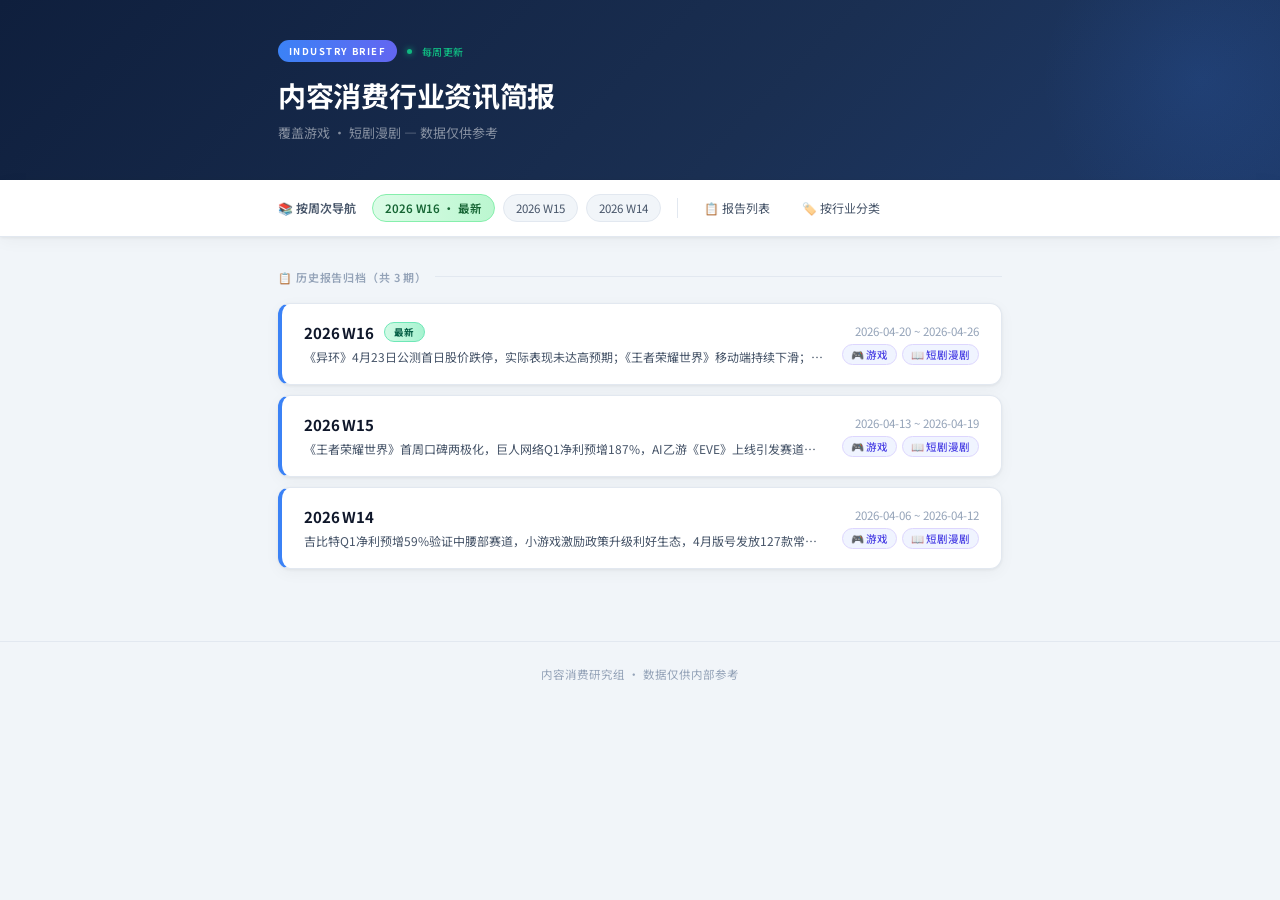
==== commit 2f8ad123: "Add files via upload" ====
--- a/index.html
+++ b/index.html
@@ -3,191 +3,350 @@
 <head>
   <meta charset="UTF-8">
   <meta name="viewport" content="width=device-width, initial-scale=1.0">
-  <title>内容消费行业资讯 | Content Intel Hub</title>
-  <link rel="stylesheet" href="styles.css">
+  <title>内容消费行业简报 | Content Intel Hub</title>
   <link rel="preconnect" href="https://fonts.googleapis.com">
   <link rel="preconnect" href="https://fonts.gstatic.com" crossorigin>
-  <link href="https://fonts.googleapis.com/css2?family=Space+Mono:wght@400;700&family=Noto+Sans+SC:wght@300;400;500;700;900&family=DM+Serif+Display:ital@0;1&display=swap" rel="stylesheet">
+  <link href="https://fonts.googleapis.com/css2?family=Noto+Sans+SC:wght@300;400;500;700&display=swap" rel="stylesheet">
+  <style>
+    *, *::before, *::after { box-sizing: border-box; margin: 0; padding: 0; }
+
+    :root {
+      --navy:   #0f1f3d;
+      --navy-2: #1a2f52;
+      --accent: #3b82f6;
+      --accent-2: #6366f1;
+      --green:  #10b981;
+      --orange: #f59e0b;
+      --text:   #0f172a;
+      --text-2: #475569;
+      --text-3: #94a3b8;
+      --bg:     #f1f5f9;
+      --card:   #ffffff;
+      --border: #e2e8f0;
+      --shadow: 0 1px 3px rgba(0,0,0,.06), 0 4px 16px rgba(0,0,0,.04);
+    }
+
+    body {
+      font-family: 'Noto Sans SC', -apple-system, BlinkMacSystemFont, sans-serif;
+      background: var(--bg);
+      color: var(--text);
+      min-height: 100vh;
+    }
+
+    /* ── Header ── */
+    .site-header {
+      background: linear-gradient(135deg, var(--navy) 0%, var(--navy-2) 60%, #1e3a6a 100%);
+      padding: 40px 0 36px;
+      position: relative;
+      overflow: hidden;
+    }
+    .site-header::after {
+      content: '';
+      position: absolute;
+      right: -80px; top: -80px;
+      width: 320px; height: 320px;
+      background: radial-gradient(circle, rgba(59,130,246,.12) 0%, transparent 70%);
+      pointer-events: none;
+    }
+    .header-inner {
+      max-width: 780px;
+      margin: 0 auto;
+      padding: 0 28px;
+      position: relative;
+    }
+    .header-eyebrow {
+      display: flex;
+      align-items: center;
+      gap: 10px;
+      margin-bottom: 16px;
+    }
+    .header-badge {
+      display: inline-block;
+      background: linear-gradient(90deg, var(--accent), var(--accent-2));
+      color: #fff;
+      font-size: 9.5px;
+      font-weight: 700;
+      letter-spacing: .15em;
+      text-transform: uppercase;
+      padding: 4px 11px;
+      border-radius: 20px;
+    }
+    .header-dot {
+      width: 5px; height: 5px;
+      border-radius: 50%;
+      background: var(--green);
+      box-shadow: 0 0 6px var(--green);
+      animation: blink 2.4s ease-in-out infinite;
+    }
+    @keyframes blink {
+      0%,100% { opacity: 1; }
+      50%      { opacity: .35; }
+    }
+    .header-live {
+      font-size: 10px;
+      color: var(--green);
+      font-weight: 500;
+      letter-spacing: .04em;
+    }
+    .header-title {
+      font-size: 28px;
+      font-weight: 700;
+      color: #fff;
+      line-height: 1.25;
+      margin-bottom: 10px;
+      letter-spacing: -.01em;
+    }
+    .header-desc {
+      font-size: 13px;
+      color: rgba(255,255,255,.48);
+      line-height: 1.6;
+    }
+
+    /* ── TOC Navigation ── */
+    .toc-bar {
+      background: var(--card);
+      border-bottom: 1px solid var(--border);
+      box-shadow: var(--shadow);
+      position: sticky;
+      top: 0;
+      z-index: 10;
+    }
+    .toc-inner {
+      max-width: 780px;
+      margin: 0 auto;
+      padding: 14px 28px;
+      display: flex;
+      align-items: center;
+      gap: 16px;
+      flex-wrap: wrap;
+    }
+    .toc-title {
+      font-size: 12px;
+      font-weight: 600;
+      color: var(--text-2);
+      white-space: nowrap;
+    }
+    .toc-chips {
+      display: flex;
+      gap: 8px;
+      flex-wrap: wrap;
+    }
+    .toc-chip {
+      font-size: 11.5px;
+      padding: 5px 12px;
+      border-radius: 20px;
+      background: #f1f5f9;
+      color: var(--text-2);
+      border: 1px solid var(--border);
+      text-decoration: none;
+      transition: all .15s;
+    }
+    .toc-chip:hover {
+      background: var(--accent);
+      color: #fff;
+      border-color: var(--accent);
+    }
+    .toc-chip.latest {
+      background: linear-gradient(90deg, #dcfce7, #bbf7d0);
+      color: #166534;
+      border-color: #86efac;
+      font-weight: 600;
+    }
+    .toc-chip.latest:hover {
+      background: var(--green);
+      color: #fff;
+      border-color: var(--green);
+    }
+    .toc-divider {
+      width: 1px;
+      height: 20px;
+      background: var(--border);
+    }
+    .toc-links {
+      display: flex;
+      gap: 12px;
+    }
+    .toc-link {
+      font-size: 12px;
+      color: var(--text-2);
+      text-decoration: none;
+      padding: 4px 10px;
+      border-radius: 6px;
+      transition: all .15s;
+    }
+    .toc-link:hover {
+      background: #f1f5f9;
+      color: var(--accent);
+    }
+
+    /* ── Main ── */
+    .main {
+      max-width: 780px;
+      margin: 0 auto;
+      padding: 32px 28px 72px;
+    }
+
+    .section-label {
+      font-size: 11px;
+      color: var(--text-3);
+      font-weight: 600;
+      letter-spacing: .08em;
+      text-transform: uppercase;
+      margin-bottom: 18px;
+      display: flex;
+      align-items: center;
+      gap: 8px;
+    }
+    .section-label::after {
+      content: '';
+      flex: 1;
+      height: 1px;
+      background: var(--border);
+    }
+
+    /* ── Report Cards ── */
+    .report-list {
+      display: flex;
+      flex-direction: column;
+      gap: 10px;
+    }
+
+    .report-card {
+      background: var(--card);
+      border-radius: 12px;
+      padding: 18px 22px;
+      display: flex;
+      align-items: center;
+      justify-content: space-between;
+      text-decoration: none;
+      color: inherit;
+      border: 1px solid var(--border);
+      border-left: 4px solid var(--accent);
+      box-shadow: var(--shadow);
+      transition: box-shadow .18s, transform .18s, border-left-color .18s;
+      gap: 16px;
+    }
+    .report-card:hover {
+      box-shadow: 0 4px 24px rgba(59,130,246,.12), 0 1px 4px rgba(0,0,0,.06);
+      transform: translateY(-2px);
+      border-left-color: var(--accent-2);
+    }
+    .report-card-left { flex: 1; min-width: 0; }
+    .report-card-title-row {
+      display: flex;
+      align-items: center;
+      gap: 10px;
+      margin-bottom: 5px;
+      flex-wrap: wrap;
+    }
+    .report-card-week {
+      font-size: 15px;
+      font-weight: 700;
+      color: var(--text);
+      letter-spacing: -.01em;
+    }
+    .badge-latest {
+      font-size: 9.5px;
+      font-weight: 700;
+      padding: 2px 9px;
+      border-radius: 20px;
+      background: linear-gradient(90deg, #d1fae5, #a7f3d0);
+      color: #065f46;
+      letter-spacing: .04em;
+      white-space: nowrap;
+      border: 1px solid #6ee7b7;
+    }
+    .report-card-summary {
+      font-size: 12px;
+      color: var(--text-2);
+      line-height: 1.5;
+      white-space: nowrap;
+      overflow: hidden;
+      text-overflow: ellipsis;
+    }
+    .report-card-right {
+      display: flex;
+      flex-direction: column;
+      align-items: flex-end;
+      gap: 5px;
+      flex-shrink: 0;
+    }
+    .report-card-date {
+      font-size: 11.5px;
+      color: var(--text-3);
+      white-space: nowrap;
+    }
+    .report-card-industries {
+      display: flex;
+      gap: 5px;
+    }
+    .ind-tag {
+      font-size: 10.5px;
+      padding: 2px 8px;
+      border-radius: 20px;
+      background: #f0f4ff;
+      color: #4f46e5;
+      border: 1px solid #ddd6fe;
+      font-weight: 500;
+    }
+
+    /* ── Footer ── */
+    .site-footer {
+      text-align: center;
+      padding: 24px;
+      font-size: 11.5px;
+      color: var(--text-3);
+      border-top: 1px solid var(--border);
+    }
+
+    @media (max-width: 520px) {
+      .report-card-summary { display: none; }
+      .report-card-right { display: none; }
+      .header-title { font-size: 22px; }
+    }
+  </style>
 </head>
-<body class="index-page">
-
-  <!-- ── HEADER ─────────────────────────────────────────────── -->
+<body>
+
   <header class="site-header">
-    <div class="header-inner container">
-      <div class="logo-lockup">
-        <span class="logo-icon">◈</span>
-        <div class="logo-text">
-          <span class="logo-en">CONTENT INTEL HUB</span>
-          <span class="logo-cn">内容消费行业资讯</span>
-        </div>
+    <div class="header-inner">
+      <div class="header-eyebrow">
+        <span class="header-badge">Industry Brief</span>
+        <span class="header-dot"></span>
+        <span class="header-live">每周更新</span>
       </div>
-      <nav class="header-nav">
-        <span class="nav-badge">每周一发布</span>
-        <a href="#insights" class="nav-link">核心观点</a>
-        <a href="#special" class="nav-link">专项研究</a>
-        <a href="#industries" class="nav-link">行业报告</a>
-        <a href="#about" class="nav-link">关于</a>
-      </nav>
-    </div>
-    <!-- Ticker -->
-    <div class="ticker-wrap">
-      <div class="ticker-inner" id="ticker"></div>
+      <div class="header-title">内容消费行业资讯简报</div>
+      <div class="header-desc">覆盖游戏 · 短剧漫剧 — 数据仅供参考</div>
     </div>
   </header>
 
-  <!-- ── HERO ───────────────────────────────────────────────── -->
-  <section class="hero">
-    <div class="hero-bg-grid"></div>
-    <div class="hero-orb hero-orb--1"></div>
-    <div class="hero-orb hero-orb--2"></div>
-    <div class="hero-orb hero-orb--3"></div>
-    <div class="container hero-content">
-      <div class="hero-kicker">
-        <span class="dot dot--pulse"></span>
-        每周聚焦中国内容消费行业核心动态
+  <!-- ── TOC 导航 ── -->
+  <nav class="toc-bar" id="toc-nav">
+    <div class="toc-inner">
+      <div class="toc-title">📚 按周次导航</div>
+      <div class="toc-chips" id="toc-chips">
+        <!-- app.js 动态渲染 -->
       </div>
-      <h1 class="hero-title">
-        内容消费行业<br>
-        <em>资讯周报</em>
-      </h1>
-      <p class="hero-sub">游戏 · 短剧 · 漫剧 · 网文小说 — 覆盖市场大盘、榜单动态、厂商战略、出海趋势</p>
-      <div class="hero-stats" id="hero-stats"></div>
-      <!-- Search Bar -->
-      <div class="search-wrap">
-        <div class="search-box">
-          <svg class="search-icon" width="15" height="15" viewBox="0 0 16 16" fill="none">
-            <circle cx="7" cy="7" r="5" stroke="currentColor" stroke-width="1.5"/>
-            <path d="M11 11l3 3" stroke="currentColor" stroke-width="1.5" stroke-linecap="round"/>
-          </svg>
-          <input type="text" id="search-input" class="search-input" placeholder="搜索报告、行业、关键词…" autocomplete="off">
-          <kbd class="search-hint">ESC 清空</kbd>
-        </div>
-        <div class="search-results" id="search-results" hidden></div>
+      <div class="toc-divider"></div>
+      <div class="toc-links">
+        <a href="#report-count-label" class="toc-link">📋 报告列表</a>
+        <a href="#archive-by-sector" class="toc-link">🏷️ 按行业分类</a>
       </div>
     </div>
-  </section>
-
-  <!-- ── CORE INSIGHTS ─────────────────────────────────────── -->
-  <section class="insights-section container" id="insights">
-    <div class="insights-header">
-      <div class="section-eyebrow">
-        <span class="dot dot--pulse"></span>
-        核心观点
-      </div>
-      <span class="insights-updated" id="insights-updated"></span>
+  </nav>
+
+  <main class="main">
+    <div class="section-label" id="report-count-label">📋 历史报告归档</div>
+    <div class="report-list" id="report-list">
+      <!-- 由 app.js 渲染 -->
     </div>
-    <div class="insights-grid" id="insights-grid"></div>
-  </section>
-
-  <!-- ── SPECIAL REPORTS ───────────────────────────────────── -->
-  <section class="special-section container" id="special">
-    <div class="special-header">
-      <div class="section-eyebrow">
-        <span class="dot"></span>
-        专项研究
-      </div>
-    </div>
-    <div class="special-grid" id="special-grid"></div>
-  </section>
-
-  <!-- ── INDUSTRIES ─────────────────────────────────────────── -->
-  <section class="industries-container container" id="industries">
-    <div class="industries-grid">
-
-      <!-- ── 游戏行业 Panel ── -->
-      <div class="industry-panel" data-industry="game">
-        <div class="panel-accent-bar"></div>
-        <div class="panel-header">
-          <div class="panel-title-group">
-            <div class="panel-industry-icon">🎮</div>
-            <div>
-              <div class="panel-title">游戏行业</div>
-              <div class="panel-subtitle">手游 · 小游戏 · 出海 · 版号</div>
-            </div>
-          </div>
-          <span class="panel-count-badge" id="game-count-badge">-- 期</span>
-        </div>
-
-        <!-- 最新一期 -->
-        <div class="panel-latest">
-          <div class="section-eyebrow" style="margin-bottom:12px">
-            <span class="dot dot--live"></span>
-            最新一期
-          </div>
-          <div id="game-latest-card"></div>
-        </div>
-
-        <!-- 历史报告列表 -->
-        <div class="panel-archive">
-          <div class="panel-archive-title">历史报告</div>
-          <div class="report-list" id="game-archive-list"></div>
-        </div>
-      </div>
-
-      <!-- ── 短剧漫剧小说 Panel ── -->
-      <div class="industry-panel" data-industry="drama">
-        <div class="panel-accent-bar"></div>
-        <div class="panel-header">
-          <div class="panel-title-group">
-            <div class="panel-industry-icon">📖</div>
-            <div>
-              <div class="panel-title">短剧漫剧小说</div>
-              <div class="panel-subtitle">短剧 · 漫剧 · 网文 · 出海</div>
-            </div>
-          </div>
-          <span class="panel-count-badge" id="drama-count-badge">-- 期</span>
-        </div>
-
-        <!-- 最新一期 -->
-        <div class="panel-latest">
-          <div class="section-eyebrow" style="margin-bottom:12px">
-            <span class="dot dot--live"></span>
-            最新一期
-          </div>
-          <div id="drama-latest-card"></div>
-        </div>
-
-        <!-- 历史报告列表 -->
-        <div class="panel-archive">
-          <div class="panel-archive-title">历史报告</div>
-          <div class="report-list" id="drama-archive-list"></div>
-        </div>
-      </div>
-
-    </div>
-  </section>
-
-  <!-- ── ABOUT ──────────────────────────────────────────────── -->
-  <section class="about-section container" id="about">
-    <div class="about-card">
-      <div class="about-icon">⬡</div>
-      <h2 class="about-title">关于本站</h2>
-      <p class="about-desc">
-        本站由 <strong>通用行业研究 Skill</strong> 驱动，每周（周一至周日）自动收集并整理
-        中国内容消费行业核心资讯，覆盖<strong>游戏</strong>与<strong>短剧漫剧小说</strong>两大赛道。
-      </p>
-      <p class="about-desc">
-        数据来源：GameLook、竞核、DataEye、SensorTower、艾媒咨询、新榜、36氪、娱乐资本论等。
-      </p>
-      <div class="about-meta">
-        <span>更新频率：每周一</span>
-        <span>·</span>
-        <span>覆盖行业：游戏 / 短剧漫剧小说</span>
-        <span>·</span>
-        <span>生成方式：AI 辅助研究</span>
-      </div>
-    </div>
-  </section>
-
-  <!-- ── FOOTER ─────────────────────────────────────────────── -->
+  </main>
+
   <footer class="site-footer">
-    <div class="container footer-inner">
-      <span class="footer-logo">◈ CONTENT INTEL HUB</span>
-      <span class="footer-copy">数据仅供参考，不构成投资建议</span>
-    </div>
+    内容消费研究组 · 数据仅供内部参考
   </footer>
 
-  <script src="data.js"></script>
-  <script src="app.js"></script>
+  <script src="data.js?t=1745675000"></script>
+  <script src="app.js?t=1745675000"></script>
 </body>
 </html>
